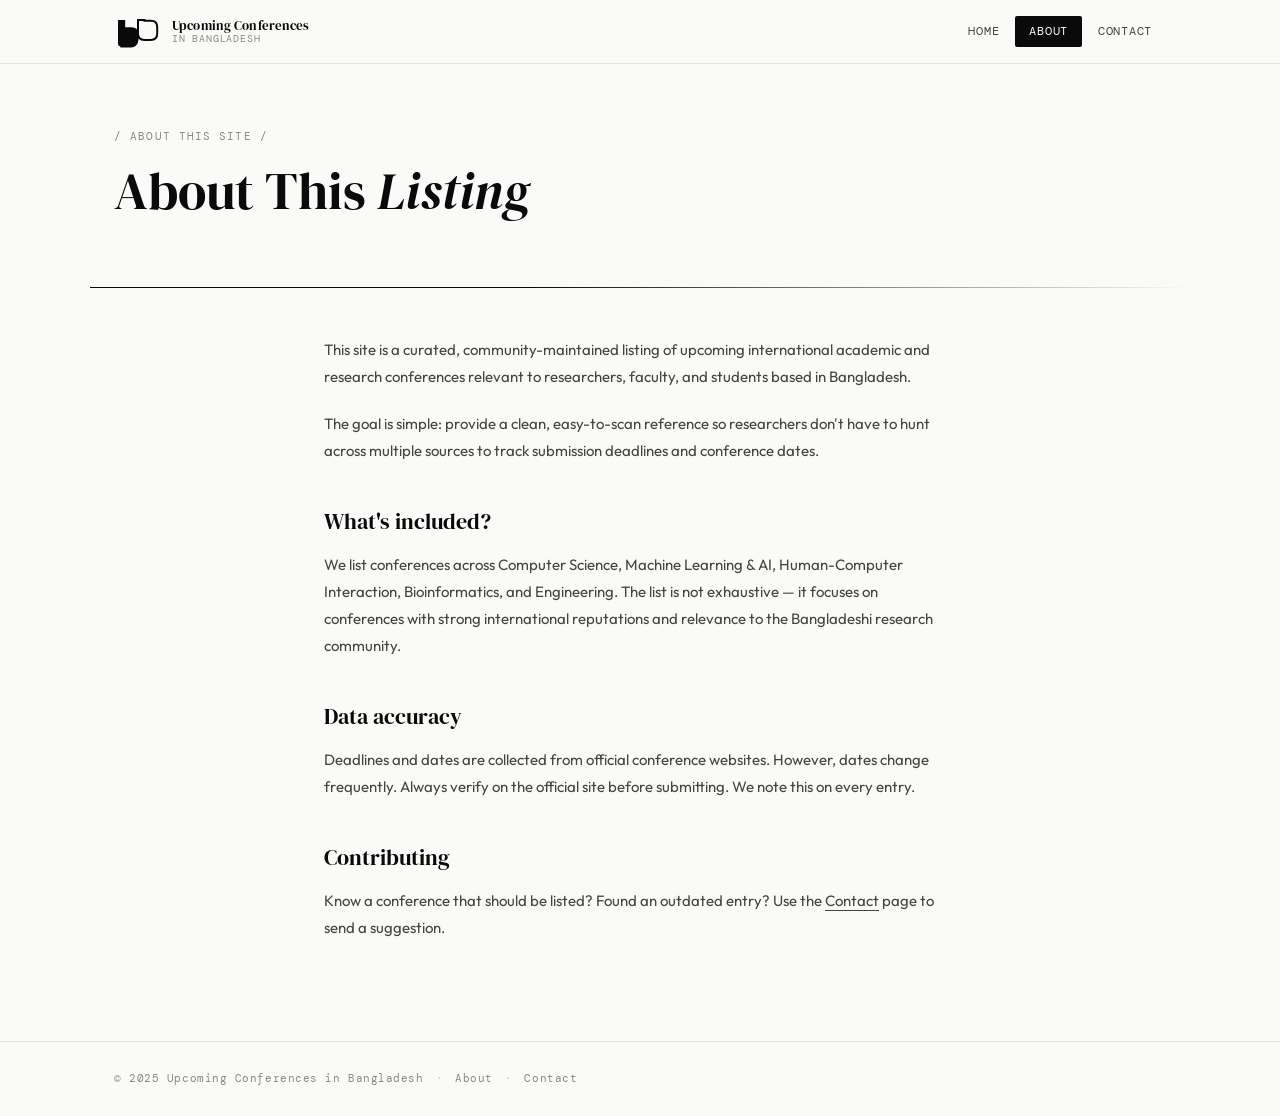
==== about.html @ 7387d717 "Add files via upload" ====
<!DOCTYPE html>
<html lang="en">
<head>
  <meta charset="UTF-8">
  <meta name="viewport" content="width=device-width, initial-scale=1.0">
  <title>About – Upcoming Conferences in Bangladesh</title>
  <link rel="stylesheet" href="css/style.css">
  <link href="https://fonts.googleapis.com/css2?family=DM+Serif+Display:ital@0;1&family=DM+Mono:wght@400;500&family=Outfit:wght@300;400;500;600&display=swap" rel="stylesheet">
</head>
<body>

  <nav class="navbar">
    <div class="nav-inner">
      <a href="index.html" class="nav-logo">
        <div class="logo-mark">
          <svg viewBox="0 0 60 40" xmlns="http://www.w3.org/2000/svg" class="logo-svg">
            <path d="M5 5 L5 35 Q5 38 8 38 L22 38 Q30 38 30 30 L30 22 Q30 14 22 14 L14 14 L14 5 Z" fill="#111"/>
            <path d="M30 5 L30 22 Q30 30 38 30 L46 30 Q54 30 54 22 L54 14 Q54 6 46 6 L38 6 L38 5 Z" fill="none" stroke="#111" stroke-width="2.5"/>
            <path d="M30 22 Q30 38 22 38 L8 38" fill="none" stroke="#111" stroke-width="2.5"/>
          </svg>
        </div>
        <div class="logo-text">
          <span class="logo-line1">Upcoming Conferences</span>
          <span class="logo-line2">in Bangladesh</span>
        </div>
      </a>
      <div class="nav-links">
        <a href="index.html" class="nav-link">Home</a>
        <a href="about.html" class="nav-link active">About</a>
        <a href="contact.html" class="nav-link">Contact</a>
      </div>
      <button class="nav-toggle" id="navToggle" aria-label="Menu">
        <span></span><span></span><span></span>
      </button>
    </div>
    <div class="nav-mobile" id="navMobile">
      <a href="index.html" class="nav-link">Home</a>
      <a href="about.html" class="nav-link active">About</a>
      <a href="contact.html" class="nav-link">Contact</a>
    </div>
  </nav>

  <div class="page-hero">
    <p class="hero-eyebrow">/ about this site /</p>
    <h1>About This <em>Listing</em></h1>
  </div>

  <div class="hero-rule" style="max-width:1100px;margin:0 auto 48px;padding:0 24px;"></div>

  <div class="page-body">
    <p>This site is a curated, community-maintained listing of upcoming international academic and research conferences relevant to researchers, faculty, and students based in Bangladesh.</p>

    <p>The goal is simple: provide a clean, easy-to-scan reference so researchers don't have to hunt across multiple sources to track submission deadlines and conference dates.</p>

    <h2>What's included?</h2>
    <p>We list conferences across Computer Science, Machine Learning &amp; AI, Human-Computer Interaction, Bioinformatics, and Engineering. The list is not exhaustive — it focuses on conferences with strong international reputations and relevance to the Bangladeshi research community.</p>

    <h2>Data accuracy</h2>
    <p>Deadlines and dates are collected from official conference websites. However, dates change frequently. Always verify on the official site before submitting. We note this on every entry.</p>

    <h2>Contributing</h2>
    <p>Know a conference that should be listed? Found an outdated entry? Use the <a href="contact.html" style="border-bottom:1px solid currentColor;">Contact</a> page to send a suggestion.</p>
  </div>

  <footer class="site-footer">
    <div class="container">
      <span>© 2025 Upcoming Conferences in Bangladesh</span>
      <span class="footer-sep">·</span>
      <a href="about.html">About</a>
      <span class="footer-sep">·</span>
      <a href="contact.html">Contact</a>
    </div>
  </footer>

  <script src="js/script.js"></script>
</body>
</html>
---- css/style.css ----
/* ===== RESET & BASE ===== */
*, *::before, *::after { box-sizing: border-box; margin: 0; padding: 0; }

:root {
  --black: #0a0a0a;
  --white: #fafaf8;
  --gray-100: #f2f2f0;
  --gray-200: #e4e4e0;
  --gray-300: #c8c8c4;
  --gray-500: #888884;
  --gray-700: #444442;
  --accent: #111;
  --font-serif: 'DM Serif Display', Georgia, serif;
  --font-sans: 'Outfit', sans-serif;
  --font-mono: 'DM Mono', monospace;
  --radius: 4px;
  --nav-h: 64px;
}

html { scroll-behavior: smooth; }

body {
  background: var(--white);
  color: var(--black);
  font-family: var(--font-sans);
  font-size: 15px;
  line-height: 1.6;
  -webkit-font-smoothing: antialiased;
}

a { color: inherit; text-decoration: none; }
.container { max-width: 1100px; margin: 0 auto; padding: 0 24px; }

/* ===== NAVBAR ===== */
.navbar {
  position: sticky;
  top: 0;
  z-index: 100;
  background: var(--white);
  border-bottom: 1px solid var(--gray-200);
  height: var(--nav-h);
}

.nav-inner {
  max-width: 1100px;
  margin: 0 auto;
  padding: 0 24px;
  height: 100%;
  display: flex;
  align-items: center;
  gap: 16px;
}

/* LOGO */
.nav-logo {
  display: flex;
  align-items: center;
  gap: 10px;
  text-decoration: none;
  flex-shrink: 0;
}

.logo-mark {
  width: 48px;
  height: 32px;
  flex-shrink: 0;
}

.logo-svg {
  width: 100%;
  height: 100%;
}

/* Half-black half-outline U logo */
.logo-svg path:first-child { fill: var(--black); }
.logo-svg path:nth-child(2) { fill: none; stroke: var(--black); stroke-width: 2.5; }
.logo-svg path:nth-child(3) { fill: none; stroke: var(--black); stroke-width: 2.5; }

.logo-text {
  display: flex;
  flex-direction: column;
  line-height: 1.2;
}

.logo-line1 {
  font-family: var(--font-serif);
  font-size: 13px;
  color: var(--black);
  letter-spacing: 0.01em;
}

.logo-line2 {
  font-family: var(--font-mono);
  font-size: 10px;
  color: var(--gray-500);
  letter-spacing: 0.08em;
  text-transform: uppercase;
}

/* NAV LINKS */
.nav-links {
  margin-left: auto;
  display: flex;
  gap: 2px;
}

.nav-link {
  font-family: var(--font-mono);
  font-size: 12px;
  letter-spacing: 0.06em;
  text-transform: uppercase;
  padding: 6px 14px;
  border-radius: 2px;
  color: var(--gray-700);
  transition: background 0.15s, color 0.15s;
}

.nav-link:hover { background: var(--gray-100); color: var(--black); }
.nav-link.active { background: var(--black); color: var(--white); }

/* HAMBURGER */
.nav-toggle {
  display: none;
  flex-direction: column;
  gap: 5px;
  background: none;
  border: none;
  cursor: pointer;
  padding: 4px;
  margin-left: auto;
}

.nav-toggle span {
  display: block;
  width: 22px;
  height: 1.5px;
  background: var(--black);
  transition: transform 0.2s, opacity 0.2s;
}

.nav-mobile {
  display: none;
  flex-direction: column;
  background: var(--white);
  border-top: 1px solid var(--gray-200);
  padding: 12px 24px;
  gap: 4px;
}

.nav-mobile .nav-link {
  padding: 10px 12px;
  font-size: 13px;
}

.nav-mobile.open { display: flex; }

/* ===== HERO ===== */
.hero {
  padding: 64px 24px 48px;
  max-width: 1100px;
  margin: 0 auto;
  position: relative;
}

.hero-eyebrow {
  font-family: var(--font-mono);
  font-size: 11px;
  letter-spacing: 0.1em;
  color: var(--gray-500);
  text-transform: uppercase;
  margin-bottom: 16px;
}

.hero-title {
  font-family: var(--font-serif);
  font-size: clamp(36px, 6vw, 64px);
  font-weight: 400;
  line-height: 1.1;
  letter-spacing: -0.02em;
  color: var(--black);
  margin-bottom: 16px;
}

.hero-title em {
  font-style: italic;
  color: var(--gray-700);
}

.hero-sub {
  max-width: 520px;
  font-size: 15px;
  color: var(--gray-500);
  font-weight: 300;
  line-height: 1.7;
}

.hero-rule {
  margin-top: 48px;
  height: 1px;
  background: linear-gradient(to right, var(--black) 0%, var(--black) 40%, transparent 100%);
}

/* ===== FILTERS ===== */
.filters-bar {
  padding: 20px 0;
  border-bottom: 1px solid var(--gray-200);
  background: var(--white);
  position: sticky;
  top: var(--nav-h);
  z-index: 50;
}

.filters-bar .container {
  display: flex;
  flex-wrap: wrap;
  align-items: center;
  gap: 12px;
}

.search-input {
  font-family: var(--font-mono);
  font-size: 12px;
  letter-spacing: 0.03em;
  border: 1px solid var(--gray-200);
  background: var(--gray-100);
  padding: 8px 14px;
  border-radius: 2px;
  outline: none;
  width: 280px;
  transition: border-color 0.15s, background 0.15s;
  color: var(--black);
}

.search-input::placeholder { color: var(--gray-300); }
.search-input:focus { border-color: var(--black); background: var(--white); }

.filter-chips {
  display: flex;
  gap: 6px;
  flex-wrap: wrap;
}

.chip {
  font-family: var(--font-mono);
  font-size: 11px;
  letter-spacing: 0.05em;
  text-transform: uppercase;
  padding: 5px 12px;
  border: 1px solid var(--gray-200);
  background: transparent;
  border-radius: 2px;
  cursor: pointer;
  color: var(--gray-700);
  transition: background 0.12s, color 0.12s, border-color 0.12s;
}

.chip:hover { border-color: var(--gray-500); color: var(--black); }
.chip.active { background: var(--black); color: var(--white); border-color: var(--black); }

/* ===== TABLE AREA ===== */
main.container { padding-top: 32px; padding-bottom: 64px; }

.table-note {
  display: flex;
  justify-content: space-between;
  align-items: center;
  margin-bottom: 12px;
}

.swipe-hint {
  font-family: var(--font-mono);
  font-size: 10px;
  letter-spacing: 0.06em;
  color: var(--gray-300);
  text-transform: uppercase;
  display: none; /* shown only on mobile via JS */
}

.count-label {
  font-family: var(--font-mono);
  font-size: 11px;
  color: var(--gray-500);
  letter-spacing: 0.04em;
}

/* TABLE */
.table-wrapper {
  width: 100%;
  overflow-x: auto;
  -webkit-overflow-scrolling: touch;
  border: 1px solid var(--gray-200);
  border-radius: var(--radius);
  /* Subtle scroll shadow indicators */
  background:
    linear-gradient(to right, var(--white) 20px, transparent 20px),
    linear-gradient(to left, var(--white) 20px, transparent 20px) 100% 0,
    radial-gradient(ellipse at left, rgba(0,0,0,.08) 0%, transparent 70%) 0 50%,
    radial-gradient(ellipse at right, rgba(0,0,0,.08) 0%, transparent 70%) 100% 50%;
  background-repeat: no-repeat;
  background-color: var(--white);
  background-size: 40px 100%, 40px 100%, 14px 60%, 14px 60%;
  background-attachment: local, local, scroll, scroll;
}

.conf-table {
  width: 100%;
  min-width: 780px;
  border-collapse: collapse;
  font-size: 14px;
}

.conf-table thead tr {
  border-bottom: 2px solid var(--black);
}

.conf-table th {
  font-family: var(--font-mono);
  font-size: 10px;
  letter-spacing: 0.08em;
  text-transform: uppercase;
  color: var(--gray-500);
  padding: 14px 16px;
  text-align: left;
  white-space: nowrap;
  background: var(--white);
}

.conf-table td {
  padding: 14px 16px;
  vertical-align: top;
  border-bottom: 1px solid var(--gray-200);
  color: var(--black);
  white-space: nowrap;
}

.conf-table tbody tr {
  transition: background 0.1s;
}

.conf-table tbody tr:hover { background: var(--gray-100); }
.conf-table tbody tr:last-child td { border-bottom: none; }
.conf-table tbody tr.hidden { display: none; }

/* Conf name cell */
.conf-name {
  font-weight: 600;
  white-space: nowrap;
  display: flex;
  align-items: center;
  gap: 8px;
}

.conf-field-tag {
  font-family: var(--font-mono);
  font-size: 9px;
  letter-spacing: 0.06em;
  text-transform: uppercase;
  padding: 2px 7px;
  border: 1px solid var(--gray-200);
  border-radius: 2px;
  color: var(--gray-500);
  font-weight: 400;
  flex-shrink: 0;
}

/* Deadline cell */
.deadline-cell {
  white-space: nowrap;
}

.deadline-note {
  display: block;
  font-size: 10px;
  color: var(--gray-300);
  font-family: var(--font-mono);
  margin-top: 2px;
  white-space: normal;
  max-width: 160px;
  line-height: 1.4;
}

/* Website link */
.conf-link {
  font-family: var(--font-mono);
  font-size: 11px;
  color: var(--black);
  border-bottom: 1px solid var(--gray-300);
  padding-bottom: 1px;
  transition: border-color 0.15s;
  white-space: nowrap;
}

.conf-link:hover { border-color: var(--black); }

/* ===== MOBILE CARDS ===== */
.card-list {
  display: none;
  flex-direction: column;
  gap: 1px;
  background: var(--gray-200);
  border: 1px solid var(--gray-200);
  border-radius: var(--radius);
  overflow: hidden;
}

.conf-card {
  background: var(--white);
  padding: 18px 16px;
  transition: background 0.1s;
}

.conf-card.hidden { display: none; }
.conf-card:active { background: var(--gray-100); }

.card-top {
  display: flex;
  justify-content: space-between;
  align-items: flex-start;
  gap: 12px;
  margin-bottom: 10px;
}

.card-name {
  font-weight: 600;
  font-size: 15px;
  line-height: 1.3;
}

.card-tag {
  font-family: var(--font-mono);
  font-size: 9px;
  letter-spacing: 0.06em;
  text-transform: uppercase;
  padding: 3px 8px;
  border: 1px solid var(--gray-200);
  border-radius: 2px;
  color: var(--gray-500);
  flex-shrink: 0;
  margin-top: 2px;
}

.card-rows {
  display: grid;
  grid-template-columns: 1fr 1fr;
  gap: 8px 12px;
  margin-bottom: 12px;
}

.card-row {}

.card-label {
  font-family: var(--font-mono);
  font-size: 9px;
  text-transform: uppercase;
  letter-spacing: 0.06em;
  color: var(--gray-300);
  display: block;
  margin-bottom: 2px;
}

.card-val {
  font-size: 13px;
  color: var(--black);
  line-height: 1.4;
}

.card-deadline-note {
  display: block;
  font-size: 10px;
  color: var(--gray-300);
  font-family: var(--font-mono);
}

.card-link-row {
  padding-top: 10px;
  border-top: 1px solid var(--gray-100);
}

/* ===== NO RESULTS ===== */
.no-results {
  text-align: center;
  padding: 48px;
  font-family: var(--font-mono);
  font-size: 12px;
  letter-spacing: 0.06em;
  color: var(--gray-300);
  text-transform: uppercase;
}

/* ===== TABLE FOOTER ===== */
.table-footer {
  margin-top: 24px;
  padding-top: 16px;
  border-top: 1px solid var(--gray-200);
  font-size: 12px;
  color: var(--gray-300);
  font-family: var(--font-mono);
}

/* ===== SITE FOOTER ===== */
.site-footer {
  border-top: 1px solid var(--gray-200);
  padding: 28px 24px;
  background: var(--white);
}

.site-footer .container {
  display: flex;
  gap: 12px;
  align-items: center;
  font-family: var(--font-mono);
  font-size: 11px;
  letter-spacing: 0.05em;
  color: var(--gray-500);
}

.footer-sep { color: var(--gray-300); }
.site-footer a:hover { color: var(--black); }

/* ===== ABOUT / CONTACT PAGES ===== */
.page-hero {
  padding: 64px 24px 48px;
  max-width: 1100px;
  margin: 0 auto;
}

.page-hero h1 {
  font-family: var(--font-serif);
  font-size: clamp(32px, 5vw, 52px);
  font-weight: 400;
  line-height: 1.1;
  margin-bottom: 20px;
}

.page-body {
  max-width: 680px;
  margin: 0 auto;
  padding: 0 24px 80px;
}

.page-body p {
  font-size: 15px;
  line-height: 1.8;
  color: var(--gray-700);
  margin-bottom: 20px;
}

.page-body h2 {
  font-family: var(--font-serif);
  font-size: 22px;
  font-weight: 400;
  margin: 40px 0 12px;
  color: var(--black);
}

.contact-form {
  display: flex;
  flex-direction: column;
  gap: 16px;
  max-width: 520px;
  margin-top: 32px;
}

.form-group { display: flex; flex-direction: column; gap: 6px; }

.form-label {
  font-family: var(--font-mono);
  font-size: 10px;
  letter-spacing: 0.08em;
  text-transform: uppercase;
  color: var(--gray-500);
}

.form-input, .form-textarea {
  font-family: var(--font-sans);
  font-size: 14px;
  border: 1px solid var(--gray-200);
  background: var(--gray-100);
  padding: 10px 14px;
  border-radius: 2px;
  outline: none;
  color: var(--black);
  transition: border-color 0.15s, background 0.15s;
}

.form-input:focus, .form-textarea:focus {
  border-color: var(--black);
  background: var(--white);
}

.form-textarea { min-height: 120px; resize: vertical; }

.form-btn {
  align-self: flex-start;
  font-family: var(--font-mono);
  font-size: 11px;
  letter-spacing: 0.08em;
  text-transform: uppercase;
  padding: 11px 24px;
  background: var(--black);
  color: var(--white);
  border: none;
  border-radius: 2px;
  cursor: pointer;
  transition: opacity 0.15s;
}

.form-btn:hover { opacity: 0.82; }

/* ===== RESPONSIVE ===== */
@media (max-width: 768px) {
  .navbar { height: auto; }
  .nav-inner { height: 56px; }
  .nav-links { display: none; }
  .nav-toggle { display: flex; }

  .hero { padding: 40px 16px 32px; }
  .filters-bar .container { flex-direction: column; align-items: flex-start; }
  .search-input { width: 100%; }

  /* On mobile: hide table, show cards */
  .table-wrapper { display: none; }
  .card-list { display: flex; }
  .swipe-hint { display: block; }

  .site-footer .container {
    flex-direction: column;
    align-items: flex-start;
    gap: 6px;
  }

  .footer-sep { display: none; }
}

@media (min-width: 769px) {
  .card-list { display: none !important; }
  .table-wrapper { display: block; }
}

/* ===== ANIMATIONS ===== */
@keyframes fadeIn {
  from { opacity: 0; transform: translateY(8px); }
  to   { opacity: 1; transform: translateY(0); }
}

.conf-table tbody tr {
  animation: fadeIn 0.25s ease both;
}

.conf-card {
  animation: fadeIn 0.2s ease both;
}
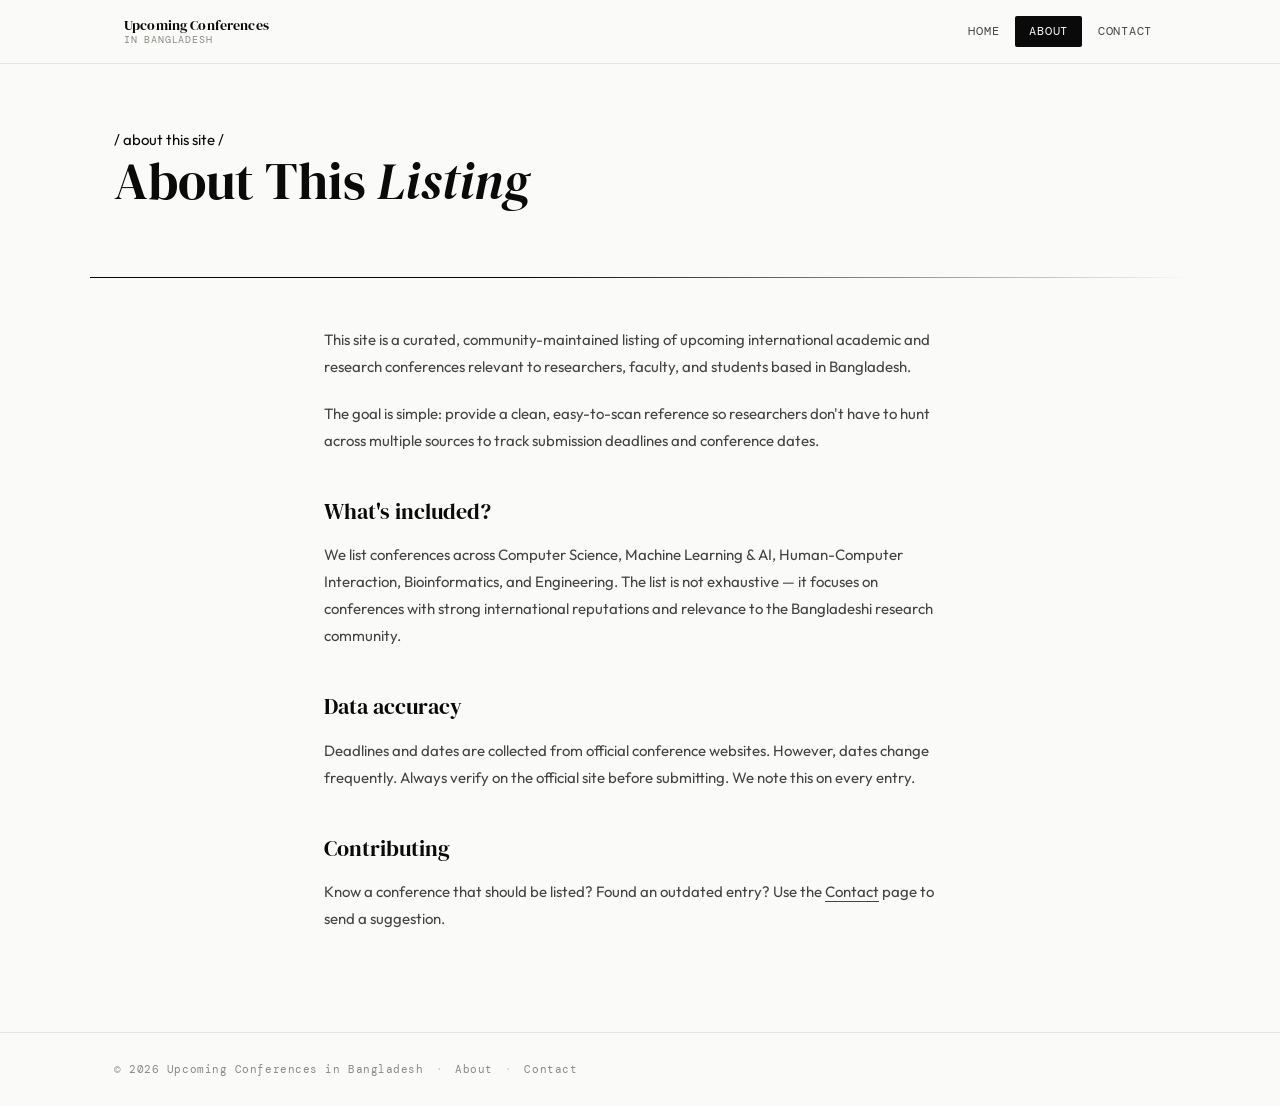
==== commit 14f2f9cf: "about.html" ====
--- a/about.html
+++ b/about.html
@@ -64,7 +64,7 @@
 
   <footer class="site-footer">
     <div class="container">
-      <span>© 2025 Upcoming Conferences in Bangladesh</span>
+      <span>© 2026 Upcoming Conferences in Bangladesh</span>
       <span class="footer-sep">·</span>
       <a href="about.html">About</a>
       <span class="footer-sep">·</span>
--- a/css/style.css
+++ b/css/style.css
@@ -60,22 +60,6 @@
   flex-shrink: 0;
 }
 
-.logo-mark {
-  width: 48px;
-  height: 32px;
-  flex-shrink: 0;
-}
-
-.logo-svg {
-  width: 100%;
-  height: 100%;
-}
-
-/* Half-black half-outline U logo */
-.logo-svg path:first-child { fill: var(--black); }
-.logo-svg path:nth-child(2) { fill: none; stroke: var(--black); stroke-width: 2.5; }
-.logo-svg path:nth-child(3) { fill: none; stroke: var(--black); stroke-width: 2.5; }
-
 .logo-text {
   display: flex;
   flex-direction: column;
@@ -84,7 +68,7 @@
 
 .logo-line1 {
   font-family: var(--font-serif);
-  font-size: 13px;
+  font-size: 14px;
   color: var(--black);
   letter-spacing: 0.01em;
 }
@@ -156,42 +140,21 @@
 
 /* ===== HERO ===== */
 .hero {
-  padding: 64px 24px 48px;
+  padding: 52px 24px 40px;
   max-width: 1100px;
   margin: 0 auto;
   position: relative;
 }
 
-.hero-eyebrow {
-  font-family: var(--font-mono);
-  font-size: 11px;
-  letter-spacing: 0.1em;
-  color: var(--gray-500);
-  text-transform: uppercase;
-  margin-bottom: 16px;
-}
-
-.hero-title {
+.hero-sub {
   font-family: var(--font-serif);
-  font-size: clamp(36px, 6vw, 64px);
+  font-size: clamp(24px, 3.5vw, 38px);
+  color: var(--gray-700);
   font-weight: 400;
-  line-height: 1.1;
-  letter-spacing: -0.02em;
-  color: var(--black);
-  margin-bottom: 16px;
-}
-
-.hero-title em {
-  font-style: italic;
-  color: var(--gray-700);
-}
-
-.hero-sub {
-  max-width: 520px;
-  font-size: 15px;
-  color: var(--gray-500);
-  font-weight: 300;
-  line-height: 1.7;
+  line-height: 1.2;
+  white-space: nowrap;
+  overflow: hidden;
+  text-overflow: ellipsis;
 }
 
 .hero-rule {
@@ -489,13 +452,49 @@
 
 /* ===== TABLE FOOTER ===== */
 .table-footer {
-  margin-top: 24px;
-  padding-top: 16px;
+  margin-top: 40px;
+  padding-top: 20px;
   border-top: 1px solid var(--gray-200);
-  font-size: 12px;
+  text-align: center;
+}
+.table-footer p {
+  font-size: 13px;
+  color: var(--gray-500);
+  font-family: var(--font-serif);
+  font-style: italic;
+}
+
+/* ===== ORG SECTIONS ===== */
+.org-section {
+  margin-bottom: 56px;
+}
+
+.org-header {
+  display: flex;
+  align-items: baseline;
+  gap: 14px;
+  margin-bottom: 16px;
+  padding-bottom: 12px;
+  border-bottom: 2px solid var(--black);
+}
+
+.org-label {
+  font-family: var(--font-serif);
+  font-size: 26px;
+  font-weight: 400;
+  color: var(--black);
+  letter-spacing: -0.01em;
+}
+
+.org-label-sub {
+  font-family: var(--font-mono);
+  font-size: 11px;
+  letter-spacing: 0.06em;
   color: var(--gray-300);
-  font-family: var(--font-mono);
-}
+  text-transform: uppercase;
+}
+
+.org-section.hidden-section { display: none; }
 
 /* ===== SITE FOOTER ===== */
 .site-footer {
@@ -650,3 +649,8 @@
 .conf-card {
   animation: fadeIn 0.2s ease both;
 }
+
+/* ===== HERO MOBILE ===== */
+@media (max-width: 600px) {
+  .hero-sub { white-space: normal; font-size: 22px; }
+}
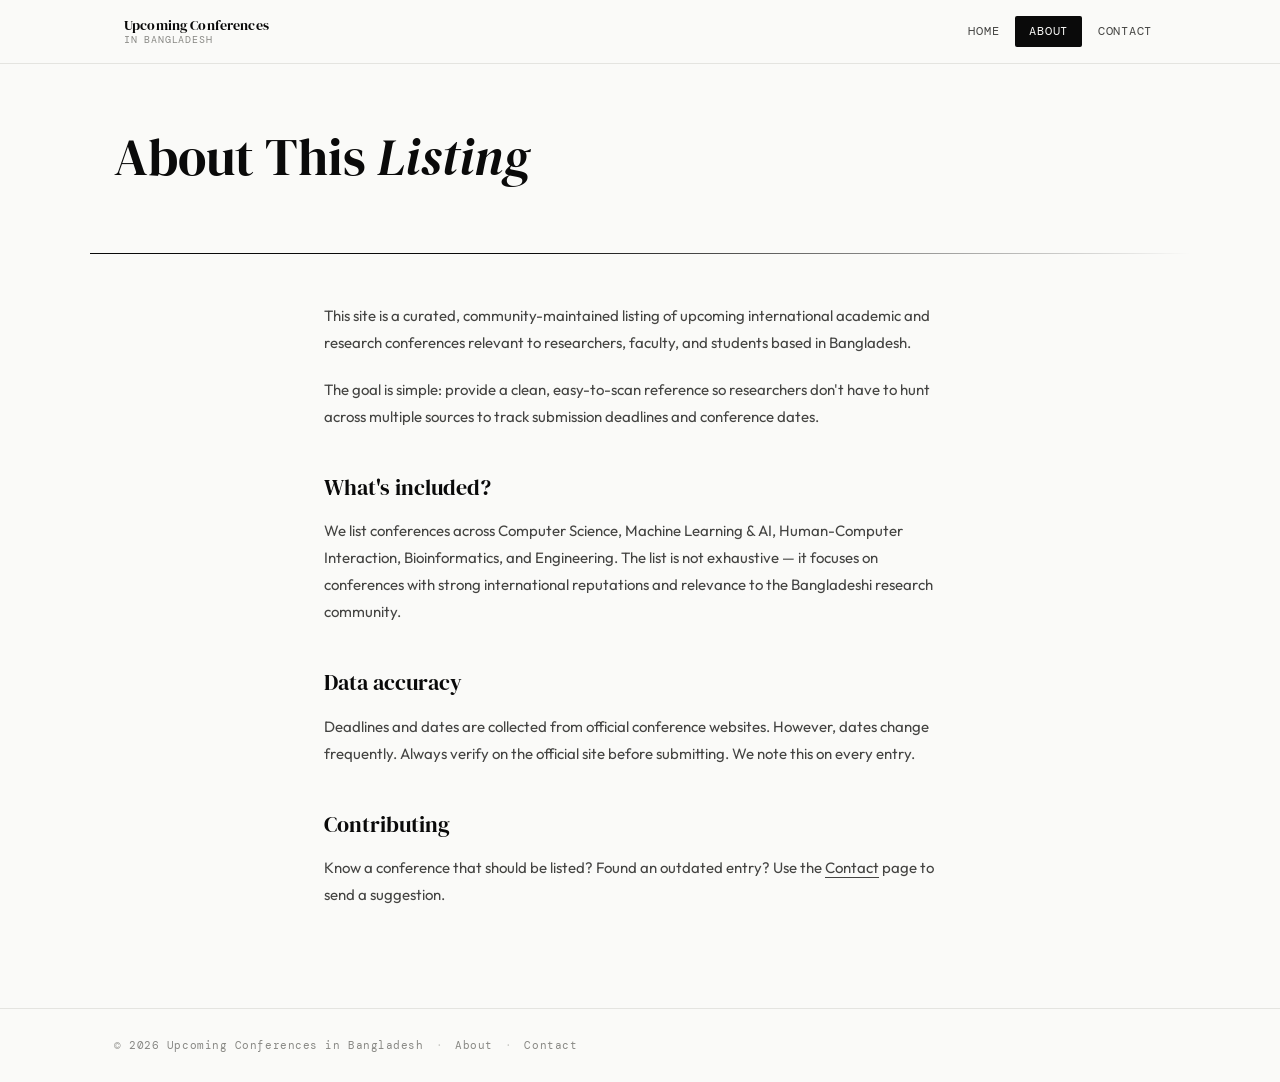
==== commit fc2176d3: "about.html" ====
--- a/about.html
+++ b/about.html
@@ -41,7 +41,7 @@
   </nav>
 
   <div class="page-hero">
-    <p class="hero-eyebrow">/ about this site /</p>
+    <p class="hero-eyebrow"> </p>
     <h1>About This <em>Listing</em></h1>
   </div>
 
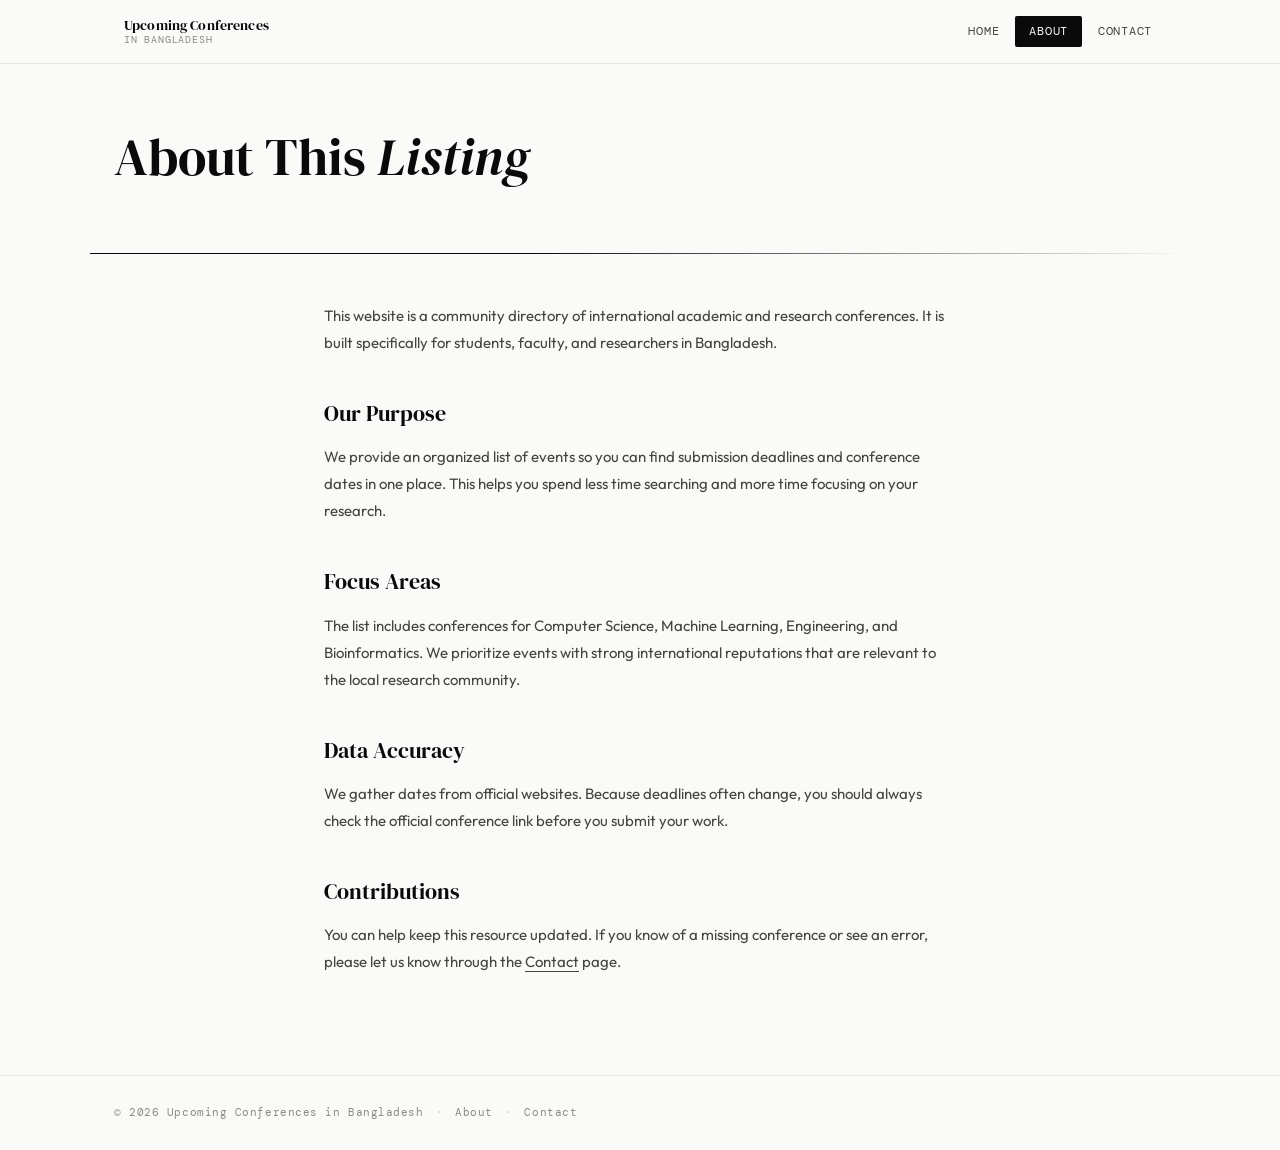
==== commit 7cc079a9: "about.html" ====
--- a/about.html
+++ b/about.html
@@ -48,18 +48,19 @@
   <div class="hero-rule" style="max-width:1100px;margin:0 auto 48px;padding:0 24px;"></div>
 
   <div class="page-body">
-    <p>This site is a curated, community-maintained listing of upcoming international academic and research conferences relevant to researchers, faculty, and students based in Bangladesh.</p>
+    <p>This website is a community directory of international academic and research conferences. It is built specifically for students, faculty, and researchers in Bangladesh.</p>
 
-    <p>The goal is simple: provide a clean, easy-to-scan reference so researchers don't have to hunt across multiple sources to track submission deadlines and conference dates.</p>
+    <h2>Our Purpose</h2>
+    <p>We provide an organized list of events so you can find submission deadlines and conference dates in one place. This helps you spend less time searching and more time focusing on your research.</p>
 
-    <h2>What's included?</h2>
-    <p>We list conferences across Computer Science, Machine Learning &amp; AI, Human-Computer Interaction, Bioinformatics, and Engineering. The list is not exhaustive — it focuses on conferences with strong international reputations and relevance to the Bangladeshi research community.</p>
+    <h2>Focus Areas</h2>
+    <p>The list includes conferences for Computer Science, Machine Learning, Engineering, and Bioinformatics. We prioritize events with strong international reputations that are relevant to the local research community.</p>
 
-    <h2>Data accuracy</h2>
-    <p>Deadlines and dates are collected from official conference websites. However, dates change frequently. Always verify on the official site before submitting. We note this on every entry.</p>
+    <h2>Data Accuracy</h2>
+    <p>We gather dates from official websites. Because deadlines often change, you should always check the official conference link before you submit your work.</p>
 
-    <h2>Contributing</h2>
-    <p>Know a conference that should be listed? Found an outdated entry? Use the <a href="contact.html" style="border-bottom:1px solid currentColor;">Contact</a> page to send a suggestion.</p>
+    <h2>Contributions</h2>
+    <p>You can help keep this resource updated. If you know of a missing conference or see an error, please let us know through the <a href="contact.html" style="border-bottom:1px solid currentColor;">Contact</a> page.</p>
   </div>
 
   <footer class="site-footer">
